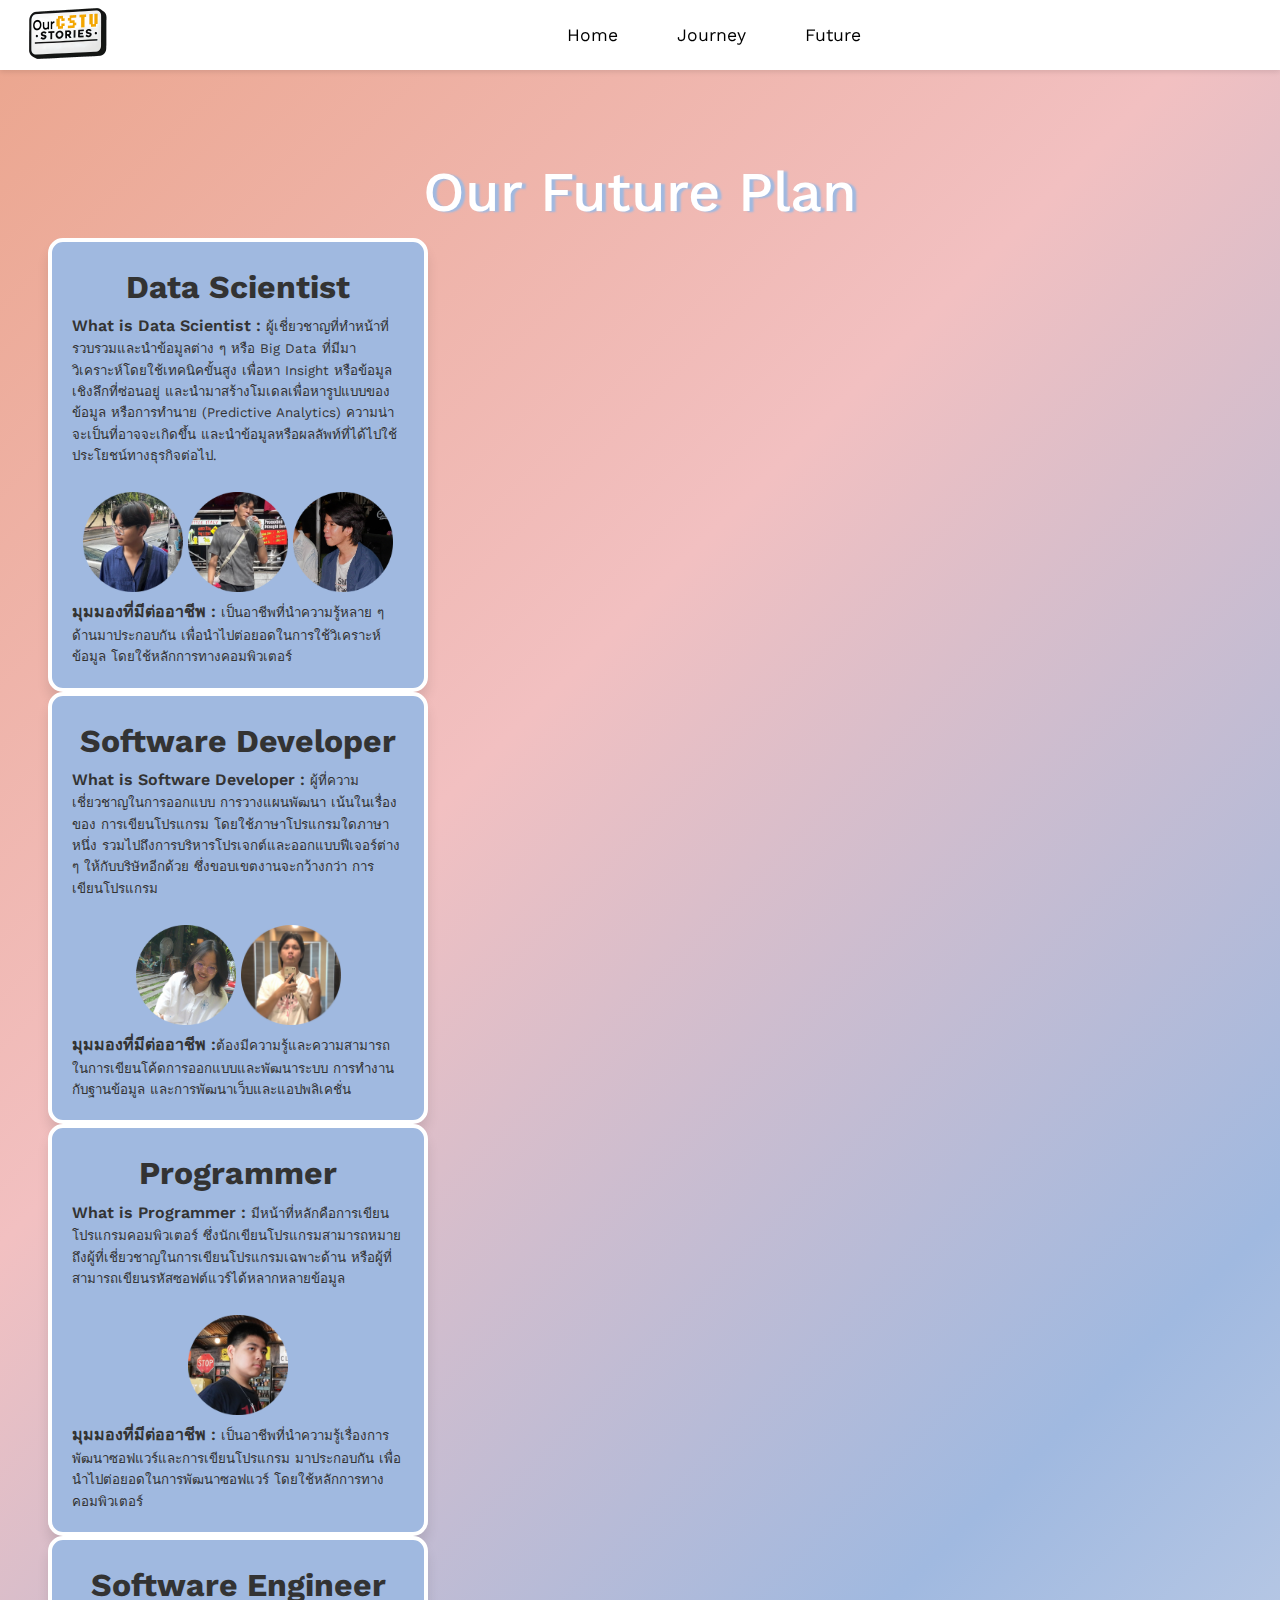
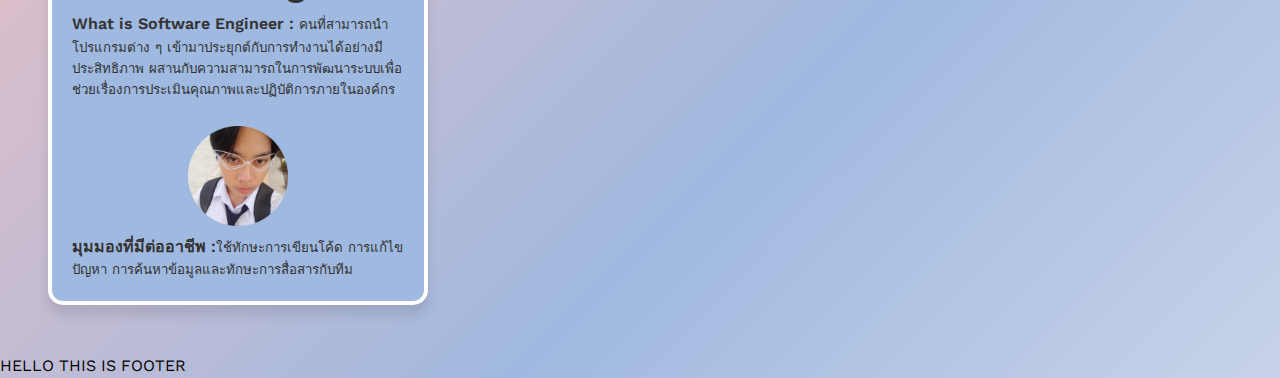
==== future.html @ 9371cfc3 "Merge a same card together in future.html" ====
<!DOCTYPE html>
<html lang="en">

<head>
    <meta charset="UTF-8">
    <meta name="viewport" content="width=device-width, initial-scale=1.0">
    <title>Our CSTU Stories</title>
    <link rel="stylesheet" href="./future.css">
    <link rel="icon" href="./recources/CSTUStory.png" type="image/png">
</head>

<body class="other-page">
    <header class="nav">
        <img src="./recources/CSTUStory.png " alt="CSTUStory logo" class="logo">
        <button class="hamburger" aria-label="Toggle navigation">
            <span></span>
            <span></span>
            <span></span>
        </button>
        <nav class="menu">
            <ul>
                <li><a href="index.html">Home</a></li>
                <li><a href="journey.html">Journey</a></li>
                <li><a href="future.html">Future</a></li>
            </ul>
        </nav>
    </header>

    <main>
        <div class="title">
            <p>Our Future Plan</p>
        </div>

        <div class="container1">

            <div class="card">
                <div class="cardtext">
                    <h1 class="cardTT">Data Scientist</h1>
                    <p class="text"><span class="highlight">What is Data Scientist :</span>
                        ผู้เชี่ยวชาญที่ทำหน้าที่รวบรวมและนำข้อมูลต่าง ๆ หรือ Big Data
                        ที่มีมาวิเคราะห์โดยใช้เทคนิคขั้นสูง
                        เพื่อหา Insight หรือข้อมูลเชิงลึกที่ซ่อนอยู่ และนำมาสร้างโมเดลเพื่อหารูปแบบของข้อมูล
                        หรือการทำนาย (Predictive Analytics) ความน่าจะเป็นที่อาจจะเกิดขึ้น
                        และนำข้อมูลหรือผลลัพท์ที่ได้ไปใช้ประโยชน์ทางธุรกิจต่อไป.</p>
                    <br>
                    <div class="circlePic">
                        <img src="recources/shai_pic-circle.png" width="100" class="img">
			            <img src="recources/save_pic-circle.png" width="100" class="img">
			            <img src="recources/chin_pic-circle.png" width="100" class="img">


                    </div>
                    <p class="text"><span class="highlight">มุมมองที่มีต่ออาชีพ :</span> เป็นอาชีพที่นำความรู้หลาย ๆ
                        ด้านมาประกอบกัน
                        เพื่อนำไปต่อยอดในการใช้วิเคราะห์ข้อมูล โดยใช้หลักการทางคอมพิวเตอร์</p>


                </div>

            </div>


                            
            <div class="card">
                <div class="cardtext">
                    <h1 class="cardTT">Software Developer</h1>
                    <p class="text"><span class="highlight">What is Software Developer :</span>
                        ผู้ที่ความเชี่ยวชาญในการออกแบบ การวางแผนพัฒนา เน้นในเรื่องของ การเขียนโปรแกรม
                        โดยใช้ภาษาโปรแกรมใดภาษาหนึ่ง
                        รวมไปถึงการบริหารโปรเจกต์และออกแบบฟีเจอร์ต่าง ๆ ให้กับบริษัทอีกด้วย ซึ่งขอบเขตงานจะกว้างกว่า
                        การเขียนโปรแกรม</p>
                    <br>
                    <div class="circlePic">
                        <img src="recources/mint_pic-circle.png" width="100" class="img">
			            <img src="recources/geb_pic-circle.png" width="100" class="img">

                    </div>
                    <p class="text"><span class="highlight">มุมมองที่มีต่ออาชีพ
                            :</span>ต้องมีความรู้และความสามารถในการเขียนโค้ดการออกแบบและพัฒนาระบบ การทำงาน
                        กับฐานข้อมูล และการพัฒนาเว็บและแอปพลิเคชั่น</p>


                </div>
            </div>

        </div>
        <div class="container2">

            <div class="card">
                <div class="cardtext">
                    <h1 class="cardTT">Programmer</h1>
                    <p class="text"><span class="highlight">What is Programmer :</span>
                        มีหน้าที่หลักคือการเขียนโปรแกรมคอมพิวเตอร์
                        ซึ่งนักเขียนโปรแกรมสามารถหมายถึงผู้ที่เชี่ยวชาญในการเขียนโปรแกรมเฉพาะด้าน
                        หรือผู้ที่สามารถเขียนรหัสซอฟต์แวร์ได้หลากหลายข้อมูล</p>
                    <br>
                    <div class="circlePic">
                        <img src="recources/nick_pic-circle.png" width="100" class="img">

                    </div>
                    <p class="text"><span class="highlight">มุมมองที่มีต่ออาชีพ :</span>
                        เป็นอาชีพที่นำความรู้เรื่องการพัฒนาซอฟแวร์และการเขียนโปรแกรม มาประกอบกัน
                        เพื่อนำไปต่อยอดในการพัฒนาซอฟแวร์ โดยใช้หลักการทางคอมพิวเตอร์</p>


                </div>

            </div>

            <div class="card">
                <div class="cardtext">
                    <h1 class="cardTT">Software Engineer</h1>
                    <p class="text"><span class="highlight">What is Software Engineer :</span> คนที่สามารถนำโปรแกรมต่าง
                        ๆ เข้ามาประยุกต์กับการทำงานได้อย่างมีประสิทธิภาพ
                        ผสานกับความสามารถในการพัฒนาระบบเพื่อช่วยเรื่องการประเมินคุณภาพและปฏิบัติการภายในองค์กร</p>
                    <br>
                    <div class="circlePic">
                        <img src="recources/chain_pic-circle.png" width="100" class="img">
                    </div>
                    
                    <p class="text"><span class="highlight">มุมมองที่มีต่ออาชีพ :</span>ใช้ทักษะการเขียนโค้ด
                        การแก้ไขปัญหา การค้นหาข้อมูลและทักษะการสื่อสารกับทีม</p>


                </div>
            </div>
        </div>
    </main>

    <footer>
        <p>HELLO THIS IS FOOTER</p>
    </footer>

    <script src="./script.js"></script>
</body>


</html>
---- future.css ----
@import url('https://fonts.googleapis.com/css2?family=Mali:ital,wght@0,200;0,300;0,400;0,500;0,600;0,700;1,200;1,300;1,400;1,500;1,600;1,700&family=Work+Sans:ital,wght@0,100..900;1,100..900&display=swap');

/* General Reset */
* {
    margin: 0;
    padding: 0;
    box-sizing: border-box;
}

/* Mobile First Styles */
body {
    font-family: "Work Sans", sans-serif;
    line-height: 1.6;
    background: linear-gradient(135deg, 
    #eba58d, 
    #f2c0c1, 
    #a0b9e0, 
    #e0e2ed, 
    #d6cae4, 
    #f2e0ed, 
    #f8c9cf, 
    #fef2c9
  );
  background-size: 400% 400%;
  animation: gradientAnimation 10s ease infinite;
  height: 100vh;

}

@keyframes gradientAnimation {
    0% {
        background-position: 0% 50%;
    }
    50% {
        background-position: 100% 50%;
    }
    100% {
        background-position: 0% 50%;
    }
}

.nav {
    display: flex;
    align-items: center;
    justify-content: space-between;
    background-color: white;
    padding: 1em;
    position: sticky;
    top: 0;
    z-index: 1000;
    box-shadow: 0 2px 5px rgba(0, 0, 0, 0.1);
    height: 70px;
    gap: 3em;

}

.logo {
    width: 100px;
}

.hamburger {
    display: flex;
    flex-direction: column;
    justify-content: space-around;
    width: 30px;
    height: 25px;
    background: none;
    border: none;
    cursor: pointer;
    z-index: 1100;
    position: relative;
    transition: transform 0.3s ease;
}

.hamburger span {
    display: block;
    width: 100%;
    height: 3px;
    background-color: black;
    border-radius: 5px;
    transition: all 0.3s ease-in-out;
}

.hamburger.active span:nth-child(1) {
    transform: translateY(8px) rotate(45deg);
}

.hamburger.active span:nth-child(2) {
    opacity: 0;
}

.hamburger.active span:nth-child(3) {
    transform: translateY(-8px) rotate(-45deg);
}

.menu {
    display: none;
    flex-direction: column;
    align-items: center;
    background-color: white;
    position: absolute;
    top: 60px;
    left: 0;
    width: 100%;
    box-shadow: 0 5px 10px rgba(0, 0, 0, 0.1);

}

.menu ul {
    list-style: none;
    display: flex;
    flex-direction: column;
    gap: 0.5em;
    padding: 1em;
    width: 100%;
    align-items: center;
}

.menu ul li a {
    text-decoration: none;
    color: black;
    font-size: 1.2em;
    padding: 0.5em 1em;
    border-radius: 5px;
    transition: background-color 0.3s, color 0.3s;
}

.menu ul li a:hover {
    background-color: #c7c7c7;
    color: black;
}

.menu button {
    border: none;
    padding: 0.8em 1.2em;
    border-radius: 10px;
    background-color: #f0f0f0;
    cursor: pointer;
    margin-bottom: 15px;
    display: none;
}

.menu button a {
    text-decoration: none;
    color: black;
    font-weight: bold;
}

.menu button:hover {
    background-color: #e0e0e0;
}

/* Active Menu Styles */
.menu.active {
    display: flex;
}



/* Tablet Styles (min-width: 768px) */
@media (min-width: 768px) {
    .hamburger {
        display: none;
    }

    .menu {
        display: flex;
        flex-direction: row;
        justify-content: space-between;
        align-items: center;
        position: static;
        background: none;
        box-shadow: none;
    }

    .menu ul {
        flex-direction: row;
        gap: 1.5em;
        padding: 0;
    }

    .menu button {
        padding: 0.8em 1.5em;
        margin-top: 15px;
    }
/*----------------content--------------------------------------*/
    .title p{
    font-size: 38pt;
    text-align: center;
    color:#fff;
    font-weight: 500;
    text-shadow: 4px 1px 2px #a0b9e0;
    margin-top: 30px;
    }

}

/* Desktop Styles (min-width: 1024px) */
@media (min-width: 1024px) {


    .menu ul {
        justify-content: center;
        flex: 1;
    }

    .menu ul li a {
        font-size: 1.1em;
    }

    .menu button {
        padding: 0.8em 1.5em;
        margin-top: 15px;
    }

    main {
        padding: 3em;
    }

    footer {
        font-size: 1em;
    }


    .title p{
        font-size: 42pt;
        text-align: center;
        color:#fff;
        font-weight: 500;
        text-shadow: 4px 1px 2px #a0b9e0;
        
        }
}

/*----------------Phone_size_content--------------------------------------*/

.card {
    width: 380px;
    flex-shrink: 0;
    display: flex;
    justify-content: center;
    align-items: center;
    text-align: center;
    padding: 20px;
    box-sizing: border-box;
    background-color: #a0b9e0;
    border-radius: 15px;
    border:solid 4px #fff;
    box-shadow: 0 10px 12px rgba(0, 0, 0, 0.1);
    color: #333;
}

.cardT{
    margin-bottom: 10px;
    margin-top: 0px;
}
.text{
    font-size: 10pt;
    text-align: left;
}

.highlight{
    font-weight:600;
    font-size: 12pt;
}

.container{
    display: flex;
    
}
@media(max-width: 768px){
    
    .title p{
        font-size: 32pt;
        text-align: center;
        color:#fff;
        font-weight: 500;
        text-shadow: 4px 1px 2px #a0b9e0;
        margin-top:40px;
        
        }
}
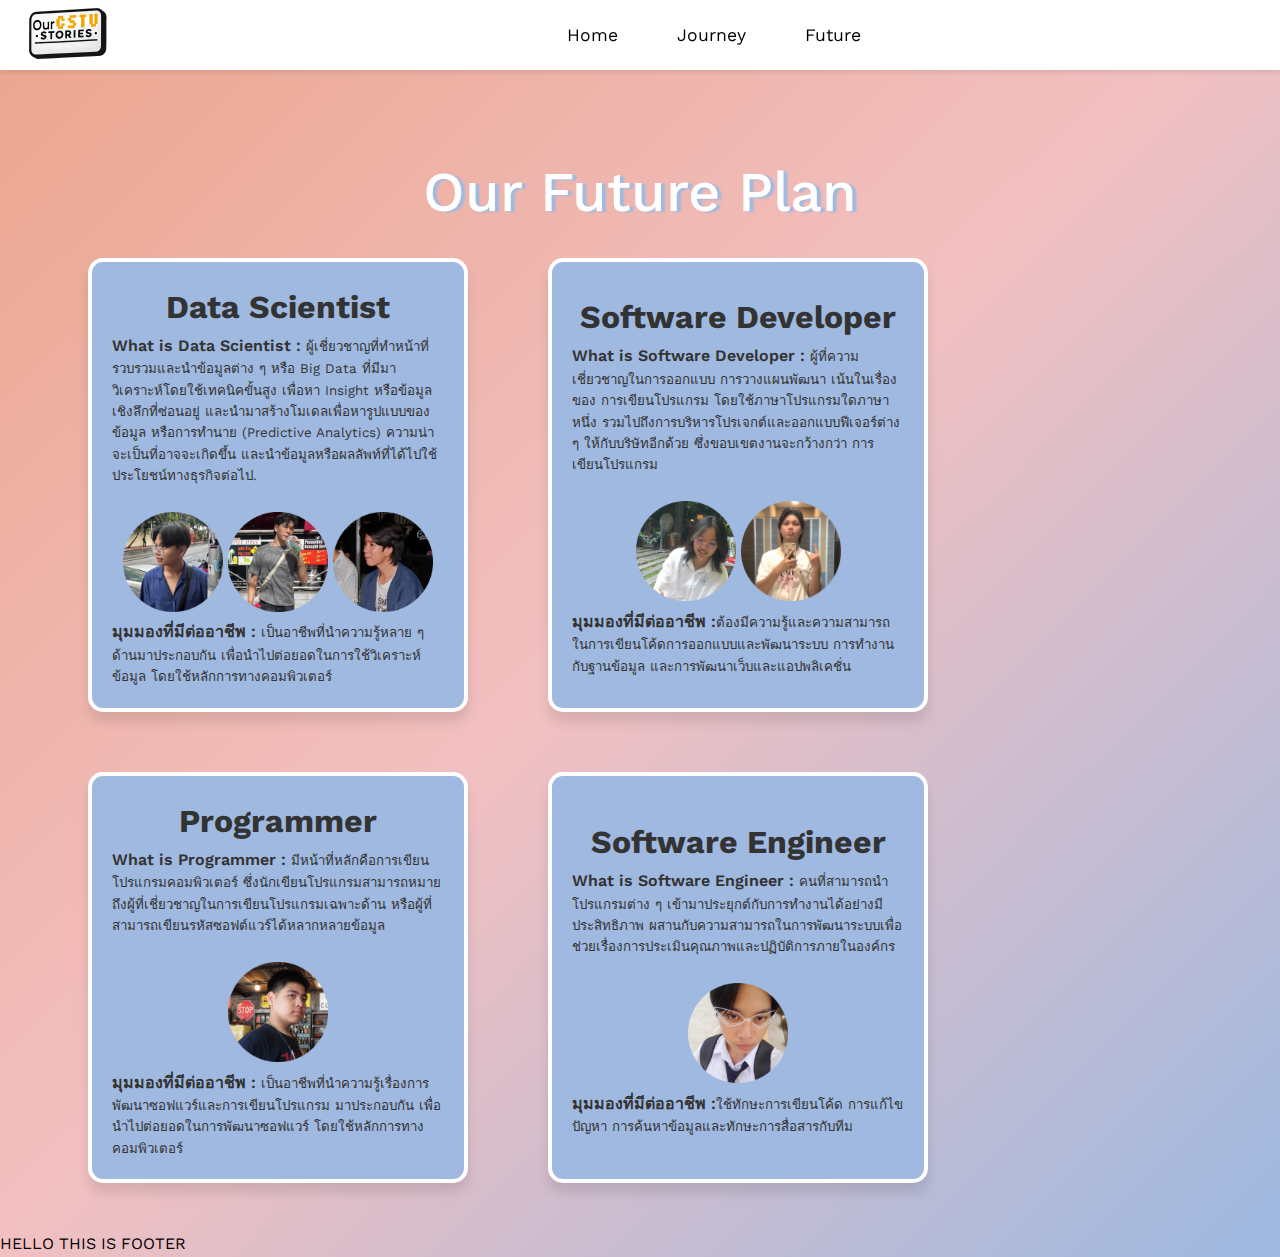
==== commit 07b269be: "add div tag in future.html and make responsive in future.css" ====
--- a/future.html
+++ b/future.html
@@ -30,100 +30,98 @@
         <div class="title">
             <p>Our Future Plan</p>
         </div>
+        <div class="Bigcontainer">
 
-        <div class="container1">
+            <div class="container1">
 
-            <div class="card">
-                <div class="cardtext">
-                    <h1 class="cardTT">Data Scientist</h1>
-                    <p class="text"><span class="highlight">What is Data Scientist :</span>
+                <div class="card">
+                    <div class="cardtext">
+                        <h1 class="cardTT">Data Scientist</h1>
+                        <p class="text"><span class="highlight">What is Data Scientist :</span>
                         ผู้เชี่ยวชาญที่ทำหน้าที่รวบรวมและนำข้อมูลต่าง ๆ หรือ Big Data
                         ที่มีมาวิเคราะห์โดยใช้เทคนิคขั้นสูง
                         เพื่อหา Insight หรือข้อมูลเชิงลึกที่ซ่อนอยู่ และนำมาสร้างโมเดลเพื่อหารูปแบบของข้อมูล
                         หรือการทำนาย (Predictive Analytics) ความน่าจะเป็นที่อาจจะเกิดขึ้น
                         และนำข้อมูลหรือผลลัพท์ที่ได้ไปใช้ประโยชน์ทางธุรกิจต่อไป.</p>
-                    <br>
-                    <div class="circlePic">
-                        <img src="recources/shai_pic-circle.png" width="100" class="img">
-			            <img src="recources/save_pic-circle.png" width="100" class="img">
-			            <img src="recources/chin_pic-circle.png" width="100" class="img">
+                        <br>
+
+                        <div class="circlePic">
+                            <img src="recources/shai_pic-circle.png" width="100" class="img">
+			                <img src="recources/save_pic-circle.png" width="100" class="img">
+			                <img src="recources/chin_pic-circle.png" width="100" class="img">
+                        </div>
+
+                        <p class="text"><span class="highlight">มุมมองที่มีต่ออาชีพ :</span> เป็นอาชีพที่นำความรู้หลาย ๆ
+                        ด้านมาประกอบกัน
+                        เพื่อนำไปต่อยอดในการใช้วิเคราะห์ข้อมูล โดยใช้หลักการทางคอมพิวเตอร์</p>
+                    </div>
+
+                </div>
 
 
+                            
+                <div class="card">
+                    <div class="cardtext">
+                        <h1 class="cardTT">Software Developer</h1>
+                        <p class="text"><span class="highlight">What is Software Developer :</span>
+                        ผู้ที่ความเชี่ยวชาญในการออกแบบ การวางแผนพัฒนา เน้นในเรื่องของ การเขียนโปรแกรม
+                        โดยใช้ภาษาโปรแกรมใดภาษาหนึ่ง
+                        รวมไปถึงการบริหารโปรเจกต์และออกแบบฟีเจอร์ต่าง ๆ ให้กับบริษัทอีกด้วย ซึ่งขอบเขตงานจะกว้างกว่า
+                        การเขียนโปรแกรม</p>
+                        <br>
+
+                        <div class="circlePic">
+                            <img src="recources/mint_pic-circle.png" width="100" class="img">
+			                <img src="recources/geb_pic-circle.png" width="100" class="img">
+                        </div>
+
+                        <p class="text"><span class="highlight">มุมมองที่มีต่ออาชีพ
+                        :</span>ต้องมีความรู้และความสามารถในการเขียนโค้ดการออกแบบและพัฒนาระบบ การทำงาน
+                        กับฐานข้อมูล และการพัฒนาเว็บและแอปพลิเคชั่น</p>
                     </div>
-                    <p class="text"><span class="highlight">มุมมองที่มีต่ออาชีพ :</span> เป็นอาชีพที่นำความรู้หลาย ๆ
-                        ด้านมาประกอบกัน
-                        เพื่อนำไปต่อยอดในการใช้วิเคราะห์ข้อมูล โดยใช้หลักการทางคอมพิวเตอร์</p>
-
-
                 </div>
 
             </div>
 
+            <div class="container2">
 
-                            
-            <div class="card">
-                <div class="cardtext">
-                    <h1 class="cardTT">Software Developer</h1>
-                    <p class="text"><span class="highlight">What is Software Developer :</span>
-                        ผู้ที่ความเชี่ยวชาญในการออกแบบ การวางแผนพัฒนา เน้นในเรื่องของ การเขียนโปรแกรม
-                        โดยใช้ภาษาโปรแกรมใดภาษาหนึ่ง
-                        รวมไปถึงการบริหารโปรเจกต์และออกแบบฟีเจอร์ต่าง ๆ ให้กับบริษัทอีกด้วย ซึ่งขอบเขตงานจะกว้างกว่า
-                        การเขียนโปรแกรม</p>
-                    <br>
-                    <div class="circlePic">
-                        <img src="recources/mint_pic-circle.png" width="100" class="img">
-			            <img src="recources/geb_pic-circle.png" width="100" class="img">
+                <div class="card">
+                    <div class="cardtext">
+                        <h1 class="cardTT">Programmer</h1>
+                        <p class="text"><span class="highlight">What is Programmer :</span>
+                        มีหน้าที่หลักคือการเขียนโปรแกรมคอมพิวเตอร์
+                        ซึ่งนักเขียนโปรแกรมสามารถหมายถึงผู้ที่เชี่ยวชาญในการเขียนโปรแกรมเฉพาะด้าน
+                        หรือผู้ที่สามารถเขียนรหัสซอฟต์แวร์ได้หลากหลายข้อมูล</p>
+                        <br>
 
+                        <div class="circlePic">
+                            <img src="recources/nick_pic-circle.png" width="100" class="img">
+                        </div>
+
+                        <p class="text"><span class="highlight">มุมมองที่มีต่ออาชีพ :</span>
+                        เป็นอาชีพที่นำความรู้เรื่องการพัฒนาซอฟแวร์และการเขียนโปรแกรม มาประกอบกัน
+                        เพื่อนำไปต่อยอดในการพัฒนาซอฟแวร์ โดยใช้หลักการทางคอมพิวเตอร์</p>
                     </div>
-                    <p class="text"><span class="highlight">มุมมองที่มีต่ออาชีพ
-                            :</span>ต้องมีความรู้และความสามารถในการเขียนโค้ดการออกแบบและพัฒนาระบบ การทำงาน
-                        กับฐานข้อมูล และการพัฒนาเว็บและแอปพลิเคชั่น</p>
+                </div>
 
+                <div class="card">
+                    <div class="cardtext">
+                        <h1 class="cardTT">Software Engineer</h1>
+                        <p class="text"><span class="highlight">What is Software Engineer :</span> คนที่สามารถนำโปรแกรมต่าง
+                        ๆ เข้ามาประยุกต์กับการทำงานได้อย่างมีประสิทธิภาพ
+                        ผสานกับความสามารถในการพัฒนาระบบเพื่อช่วยเรื่องการประเมินคุณภาพและปฏิบัติการภายในองค์กร</p>
+                        <br>
 
+                        <div class="circlePic">
+                            <img src="recources/chain_pic-circle.png" width="100" class="img">
+                        </div>
+
+                        <p class="text"><span class="highlight">มุมมองที่มีต่ออาชีพ :</span>ใช้ทักษะการเขียนโค้ด
+                        การแก้ไขปัญหา การค้นหาข้อมูลและทักษะการสื่อสารกับทีม</p>
+                    </div>
                 </div>
             </div>
 
-        </div>
-        <div class="container2">
-
-            <div class="card">
-                <div class="cardtext">
-                    <h1 class="cardTT">Programmer</h1>
-                    <p class="text"><span class="highlight">What is Programmer :</span>
-                        มีหน้าที่หลักคือการเขียนโปรแกรมคอมพิวเตอร์
-                        ซึ่งนักเขียนโปรแกรมสามารถหมายถึงผู้ที่เชี่ยวชาญในการเขียนโปรแกรมเฉพาะด้าน
-                        หรือผู้ที่สามารถเขียนรหัสซอฟต์แวร์ได้หลากหลายข้อมูล</p>
-                    <br>
-                    <div class="circlePic">
-                        <img src="recources/nick_pic-circle.png" width="100" class="img">
-
-                    </div>
-                    <p class="text"><span class="highlight">มุมมองที่มีต่ออาชีพ :</span>
-                        เป็นอาชีพที่นำความรู้เรื่องการพัฒนาซอฟแวร์และการเขียนโปรแกรม มาประกอบกัน
-                        เพื่อนำไปต่อยอดในการพัฒนาซอฟแวร์ โดยใช้หลักการทางคอมพิวเตอร์</p>
-
-
-                </div>
-
-            </div>
-
-            <div class="card">
-                <div class="cardtext">
-                    <h1 class="cardTT">Software Engineer</h1>
-                    <p class="text"><span class="highlight">What is Software Engineer :</span> คนที่สามารถนำโปรแกรมต่าง
-                        ๆ เข้ามาประยุกต์กับการทำงานได้อย่างมีประสิทธิภาพ
-                        ผสานกับความสามารถในการพัฒนาระบบเพื่อช่วยเรื่องการประเมินคุณภาพและปฏิบัติการภายในองค์กร</p>
-                    <br>
-                    <div class="circlePic">
-                        <img src="recources/chain_pic-circle.png" width="100" class="img">
-                    </div>
-                    
-                    <p class="text"><span class="highlight">มุมมองที่มีต่ออาชีพ :</span>ใช้ทักษะการเขียนโค้ด
-                        การแก้ไขปัญหา การค้นหาข้อมูลและทักษะการสื่อสารกับทีม</p>
-
-
-                </div>
-            </div>
         </div>
     </main>
 
--- a/future.css
+++ b/future.css
@@ -248,6 +248,9 @@
     border:solid 4px #fff;
     box-shadow: 0 10px 12px rgba(0, 0, 0, 0.1);
     color: #333;
+    margin-left: 40px;
+    margin-right: 40px;
+    margin-top: 20px;
 }
 
 .cardT{
@@ -264,10 +267,20 @@
     font-size: 12pt;
 }
 
-.container{
-    display: flex;
-    
-}
+.Bigcontainer{
+    margin-left: auto;
+    margin-right: auto;
+}
+.container1{
+    display: flex;
+    padding-bottom: 40px;
+}
+
+.container2{
+    display: flex;
+    
+}
+
 @media(max-width: 768px){
     
     .title p{
@@ -279,10 +292,70 @@
         margin-top:40px;
         
         }
-}
-
-
-
-
-
-
+
+    .container1{
+        display: block;
+    }    
+
+    .container2{
+        display: block;
+    }
+}
+
+@media(max-width: 368px){
+    .title p{
+        font-size: 28pt;
+        text-align: center;
+        color:#fff;
+        font-weight: 500;
+        text-shadow: 4px 1px 2px #a0b9e0;
+        margin-top:40px;
+        
+    }
+
+    .cardTT{
+        font-size: 12pt;
+    }
+    .card {
+        width: 300px;
+        flex-shrink: 0;
+        display: flex;
+        justify-content: center;
+        align-items: center;
+        text-align: center;
+        padding: 10px;
+        box-sizing: border-box;
+        background-color: #a0b9e0;
+        border-radius: 15px;
+        border:solid 4px #fff;
+        box-shadow: 0 10px 12px rgba(0, 0, 0, 0.1);
+        color: #333;
+        margin-top: 20px;
+    }
+    
+    .cardT{
+        margin-bottom: 0px;
+        margin-top: 0px;
+    }
+    .text{
+        font-size: 8pt;
+        text-align: left;
+    }
+    
+    .highlight{
+        font-weight:600;
+        font-size: 9pt;
+    }
+    
+   
+
+    .img{
+        width:75px
+    }
+}
+
+
+
+
+
+
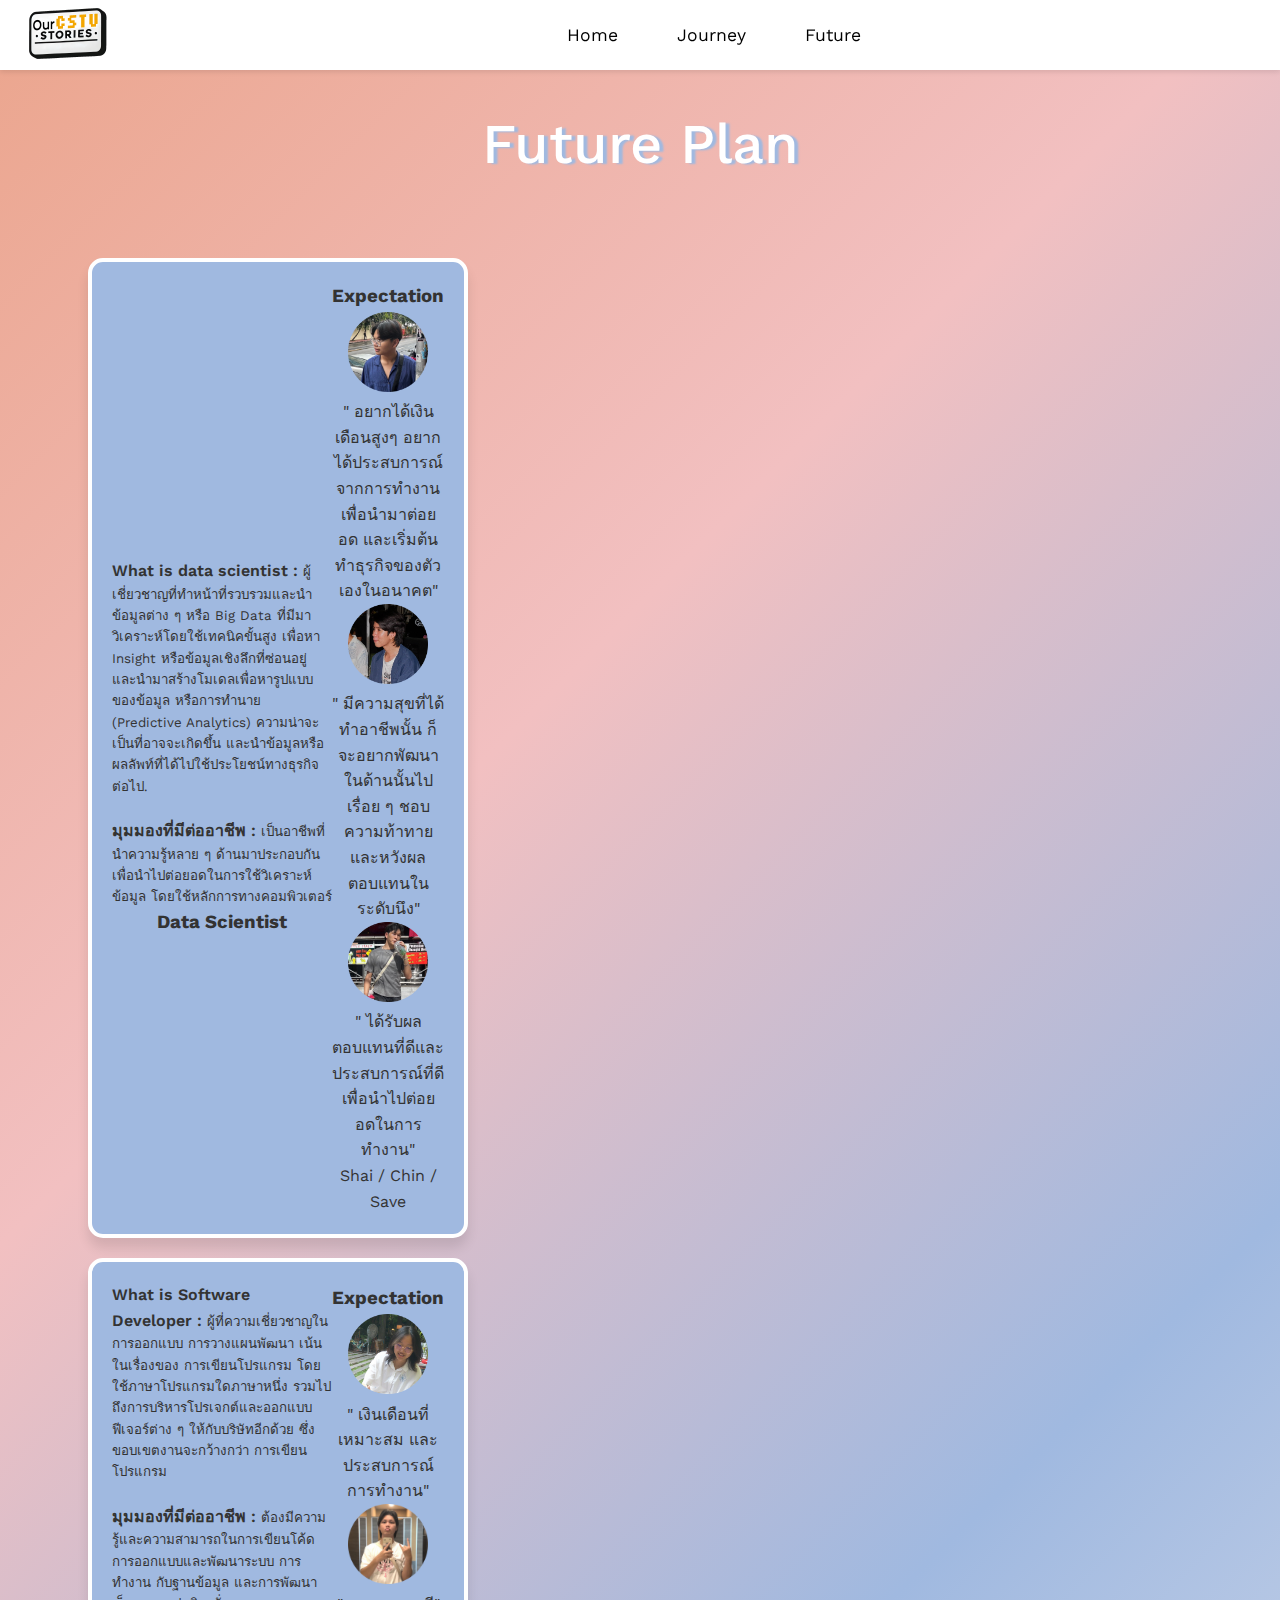
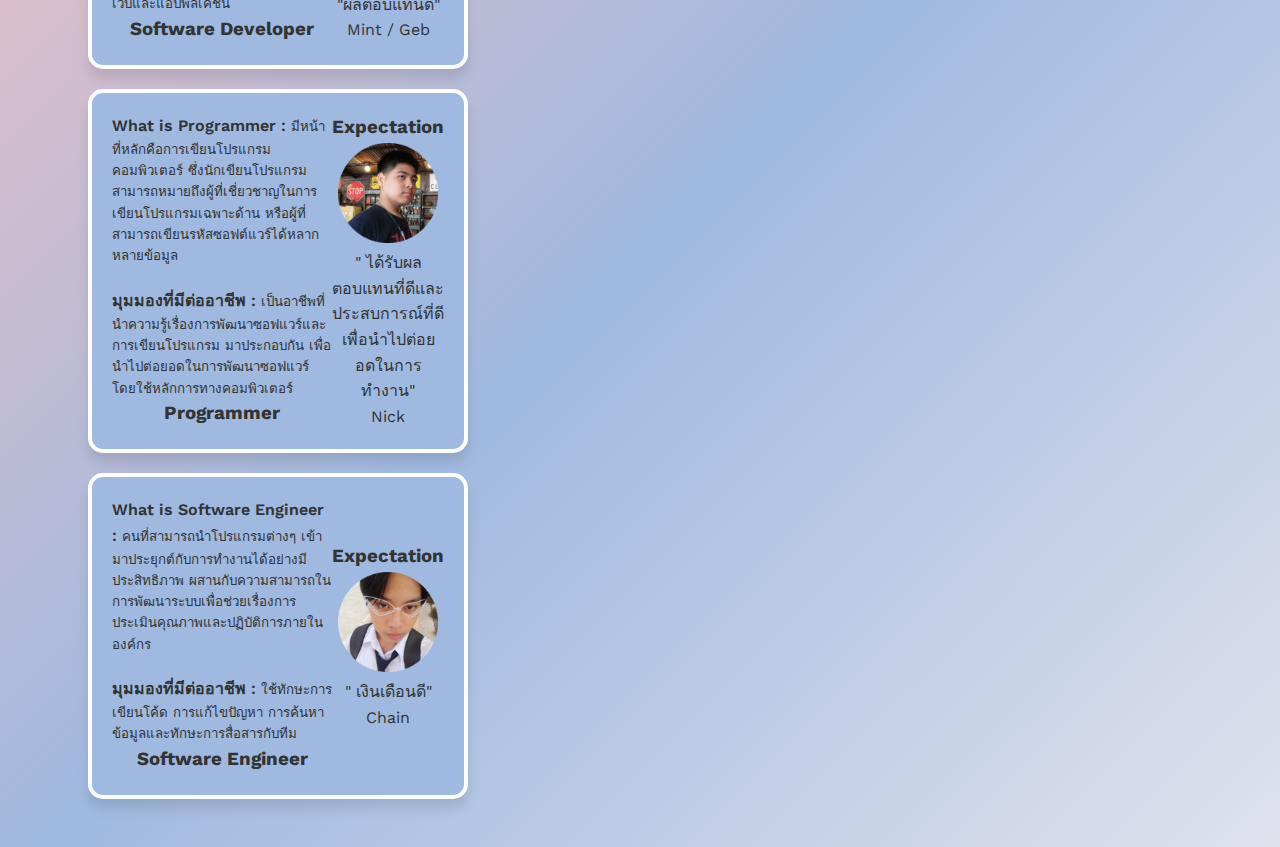
==== commit a2858f02: "add Expectation and make a flip card" ====
--- a/future.html
+++ b/future.html
@@ -3,6 +3,7 @@
 
 <head>
     <meta charset="UTF-8">
+    <meta http-equiv="X-UA-Compatible" content="IE=edge">
     <meta name="viewport" content="width=device-width, initial-scale=1.0">
     <title>Our CSTU Stories</title>
     <link rel="stylesheet" href="./future.css">
@@ -25,111 +26,133 @@
             </ul>
         </nav>
     </header>
-
+<div class="title"><p>Future Plan</p></div>
     <main>
-        <div class="title">
-            <p>Our Future Plan</p>
+        
+        <div class="card">
+            <div class="face front" id="DS">
+                <p class="text"><span class="highlight">What is data scientist :</span>
+                    ผู้เชี่ยวชาญที่ทำหน้าที่รวบรวมและนำข้อมูลต่าง ๆ หรือ Big Data
+                    ที่มีมาวิเคราะห์โดยใช้เทคนิคขั้นสูง
+                    เพื่อหา Insight หรือข้อมูลเชิงลึกที่ซ่อนอยู่ และนำมาสร้างโมเดลเพื่อหารูปแบบของข้อมูล
+                    หรือการทำนาย (Predictive Analytics) ความน่าจะเป็นที่อาจจะเกิดขึ้น
+                    และนำข้อมูลหรือผลลัพท์ที่ได้ไปใช้ประโยชน์ทางธุรกิจต่อไป.<br><br>
+            
+                    <span class="highlight">มุมมองที่มีต่ออาชีพ :</span> เป็นอาชีพที่นำความรู้หลาย ๆ
+                    ด้านมาประกอบกันเพื่อนำไปต่อยอดในการใช้วิเคราะห์ข้อมูล โดยใช้หลักการทางคอมพิวเตอร์</p>
+                            
+                <h3>Data Scientist</h3>
+            </div>
+                    
+            <div class="face back" id="BDS">
+                <h3>Expectation</h3>
+                    <div class="person">
+                        <img src="recources\shai_pic-circle.png" width=80px>
+                        <p>" อยากได้เงินเดือนสูงๆ อยากได้ประสบการณ์จากการทำงาน เพื่อนำมาต่อยอด และเริ่มต้นทำธุรกิจของตัวเองในอนาคต"</p>
+                    </div>
+                        
+                    <div class="person">
+                        <img src="recources\chin_pic-circle.png" width=80px>
+                        <p >" มีความสุขที่ได้ทำอาชีพนั้น ก็จะอยากพัฒนาในด้านนั้นไปเรื่อย ๆ
+                        ชอบความท้าทาย และหวังผลตอบแทนในระดับนึง"</p>
+                    </div>
+            
+                    <div class="person">
+                        <img src="recources\save_pic-circle.png" width=80px>
+                        <p class="space">" ได้รับผลตอบแทนที่ดีและประสบการณ์ที่ดีเพื่อนำไปต่อยอดในการทำงาน"</p>
+                    </div>
+                        
+                    <div class="nametag">
+                        <p>Shai / Chin / Save</p>
+                    </div>
+            </div>
         </div>
-        <div class="Bigcontainer">
-
-            <div class="container1">
-
-                <div class="card">
-                    <div class="cardtext">
-                        <h1 class="cardTT">Data Scientist</h1>
-                        <p class="text"><span class="highlight">What is Data Scientist :</span>
-                        ผู้เชี่ยวชาญที่ทำหน้าที่รวบรวมและนำข้อมูลต่าง ๆ หรือ Big Data
-                        ที่มีมาวิเคราะห์โดยใช้เทคนิคขั้นสูง
-                        เพื่อหา Insight หรือข้อมูลเชิงลึกที่ซ่อนอยู่ และนำมาสร้างโมเดลเพื่อหารูปแบบของข้อมูล
-                        หรือการทำนาย (Predictive Analytics) ความน่าจะเป็นที่อาจจะเกิดขึ้น
-                        และนำข้อมูลหรือผลลัพท์ที่ได้ไปใช้ประโยชน์ทางธุรกิจต่อไป.</p>
-                        <br>
-
-                        <div class="circlePic">
-                            <img src="recources/shai_pic-circle.png" width="100" class="img">
-			                <img src="recources/save_pic-circle.png" width="100" class="img">
-			                <img src="recources/chin_pic-circle.png" width="100" class="img">
-                        </div>
-
-                        <p class="text"><span class="highlight">มุมมองที่มีต่ออาชีพ :</span> เป็นอาชีพที่นำความรู้หลาย ๆ
-                        ด้านมาประกอบกัน
-                        เพื่อนำไปต่อยอดในการใช้วิเคราะห์ข้อมูล โดยใช้หลักการทางคอมพิวเตอร์</p>
-                    </div>
-
-                </div>
-
-
+            
+        <div class="card">
+            <div class="face front" id="SD">
+                <p class="text"><span class="highlight">What is Software Developer :</span>
+                    ผู้ที่ความเชี่ยวชาญในการออกแบบ การวางแผนพัฒนา เน้นในเรื่องของ การเขียนโปรแกรม
+                    โดยใช้ภาษาโปรแกรมใดภาษาหนึ่ง
+                    รวมไปถึงการบริหารโปรเจกต์และออกแบบฟีเจอร์ต่าง ๆ ให้กับบริษัทอีกด้วย ซึ่งขอบเขตงานจะกว้างกว่า
+                    การเขียนโปรแกรม<br><br>
+            
+                    <span class="highlight">มุมมองที่มีต่ออาชีพ :</span> ต้องมีความรู้และความสามารถในการเขียนโค้ดการออกแบบและพัฒนาระบบ การทำงาน
+                    กับฐานข้อมูล และการพัฒนาเว็บและแอปพลิเคชั่น</p>
                             
-                <div class="card">
-                    <div class="cardtext">
-                        <h1 class="cardTT">Software Developer</h1>
-                        <p class="text"><span class="highlight">What is Software Developer :</span>
-                        ผู้ที่ความเชี่ยวชาญในการออกแบบ การวางแผนพัฒนา เน้นในเรื่องของ การเขียนโปรแกรม
-                        โดยใช้ภาษาโปรแกรมใดภาษาหนึ่ง
-                        รวมไปถึงการบริหารโปรเจกต์และออกแบบฟีเจอร์ต่าง ๆ ให้กับบริษัทอีกด้วย ซึ่งขอบเขตงานจะกว้างกว่า
-                        การเขียนโปรแกรม</p>
-                        <br>
-
-                        <div class="circlePic">
-                            <img src="recources/mint_pic-circle.png" width="100" class="img">
-			                <img src="recources/geb_pic-circle.png" width="100" class="img">
-                        </div>
-
-                        <p class="text"><span class="highlight">มุมมองที่มีต่ออาชีพ
-                        :</span>ต้องมีความรู้และความสามารถในการเขียนโค้ดการออกแบบและพัฒนาระบบ การทำงาน
-                        กับฐานข้อมูล และการพัฒนาเว็บและแอปพลิเคชั่น</p>
-                    </div>
-                </div>
-
+                <h3>Software Developer</h3>
             </div>
 
-            <div class="container2">
-
-                <div class="card">
-                    <div class="cardtext">
-                        <h1 class="cardTT">Programmer</h1>
-                        <p class="text"><span class="highlight">What is Programmer :</span>
-                        มีหน้าที่หลักคือการเขียนโปรแกรมคอมพิวเตอร์
-                        ซึ่งนักเขียนโปรแกรมสามารถหมายถึงผู้ที่เชี่ยวชาญในการเขียนโปรแกรมเฉพาะด้าน
-                        หรือผู้ที่สามารถเขียนรหัสซอฟต์แวร์ได้หลากหลายข้อมูล</p>
-                        <br>
-
-                        <div class="circlePic">
-                            <img src="recources/nick_pic-circle.png" width="100" class="img">
-                        </div>
-
-                        <p class="text"><span class="highlight">มุมมองที่มีต่ออาชีพ :</span>
-                        เป็นอาชีพที่นำความรู้เรื่องการพัฒนาซอฟแวร์และการเขียนโปรแกรม มาประกอบกัน
-                        เพื่อนำไปต่อยอดในการพัฒนาซอฟแวร์ โดยใช้หลักการทางคอมพิวเตอร์</p>
+            <div class="face back" id="BSD">
+                <h3>Expectation</h3>
+                    <div class="person">
+                        <img src="recources\mint_pic-circle.png" width=80px>
+                        <p>" เงินเดือนที่เหมาะสม และประสบการณ์การทำงาน"</p>
                     </div>
-                </div>
-
-                <div class="card">
-                    <div class="cardtext">
-                        <h1 class="cardTT">Software Engineer</h1>
-                        <p class="text"><span class="highlight">What is Software Engineer :</span> คนที่สามารถนำโปรแกรมต่าง
-                        ๆ เข้ามาประยุกต์กับการทำงานได้อย่างมีประสิทธิภาพ
-                        ผสานกับความสามารถในการพัฒนาระบบเพื่อช่วยเรื่องการประเมินคุณภาพและปฏิบัติการภายในองค์กร</p>
-                        <br>
-
-                        <div class="circlePic">
-                            <img src="recources/chain_pic-circle.png" width="100" class="img">
-                        </div>
-
-                        <p class="text"><span class="highlight">มุมมองที่มีต่ออาชีพ :</span>ใช้ทักษะการเขียนโค้ด
-                        การแก้ไขปัญหา การค้นหาข้อมูลและทักษะการสื่อสารกับทีม</p>
+                        
+                    <div class="person">
+                        <img src="recources\geb_pic-circle.png" width=80px>
+                        <p class="space">"ผลตอบแทนดี"</p>
                     </div>
-                </div>
+                        
+                    <div class="nametag">
+                        <p>Mint / Geb</p>
+                    </div>
+            </div>
+        </div>
+                        
+        <div class="card">
+            <div class="face front" id="PGM">
+                <p class="text"><span class="highlight">What is Programmer :</span>
+                    มีหน้าที่หลักคือการเขียนโปรแกรมคอมพิวเตอร์
+                    ซึ่งนักเขียนโปรแกรมสามารถหมายถึงผู้ที่เชี่ยวชาญในการเขียนโปรแกรมเฉพาะด้าน
+                    หรือผู้ที่สามารถเขียนรหัสซอฟต์แวร์ได้หลากหลายข้อมูล<br><br>
+            
+                    <span class="highlight">มุมมองที่มีต่ออาชีพ :</span> เป็นอาชีพที่นำความรู้เรื่องการพัฒนาซอฟแวร์และการเขียนโปรแกรม มาประกอบกัน
+                    เพื่อนำไปต่อยอดในการพัฒนาซอฟแวร์ โดยใช้หลักการทางคอมพิวเตอร์</p>
+                            
+                <h3>Programmer</h3>
             </div>
 
+            <div class="face back" id="BPGM">
+                <h3>Expectation</h3>
+                    <div class="person">
+                        <img src="recources\nick_pic-circle.png" width=100px>
+                        <p class="space">" ได้รับผลตอบแทนที่ดีและประสบการณ์ที่ดีเพื่อนำไปต่อยอดในการทำงาน"</p>
+                    </div>
+                        
+                    <div class="nametag">
+                        <p>Nick</p>
+                    </div>
+            </div>
         </div>
+
+        <div class="card">
+            <div class="face front" id="SE">
+                <p class="text"><span class="highlight">What is Software Engineer :</span>
+                    คนที่สามารถนำโปรแกรมต่างๆ เข้ามาประยุกต์กับการทำงานได้อย่างมีประสิทธิภาพ
+                    ผสานกับความสามารถในการพัฒนาระบบเพื่อช่วยเรื่องการประเมินคุณภาพและปฏิบัติการภายในองค์กร<br><br>
+            
+                    <span class="highlight">มุมมองที่มีต่ออาชีพ :</span> ใช้ทักษะการเขียนโค้ด
+                    การแก้ไขปัญหา การค้นหาข้อมูลและทักษะการสื่อสารกับทีม</p>
+                            
+                <h3>Software Engineer</h3>
+            </div>
+                    
+            <div class="face back" id="BSE">
+                <h3>Expectation</h3>
+                    <div class="person">
+                        <img src="recources\chain_pic-circle.png" width=100px>
+                        <p class="space2">" เงินเดือนดี"</p>
+                    </div>
+                        
+                    <div class="nametag">
+                        <p>Chain</p>
+                    </div>
+            </div>
+        </div>
+     
     </main>
-
-    <footer>
-        <p>HELLO THIS IS FOOTER</p>
-    </footer>
-
-    <script src="./script.js"></script>
+    
 </body>
 
 
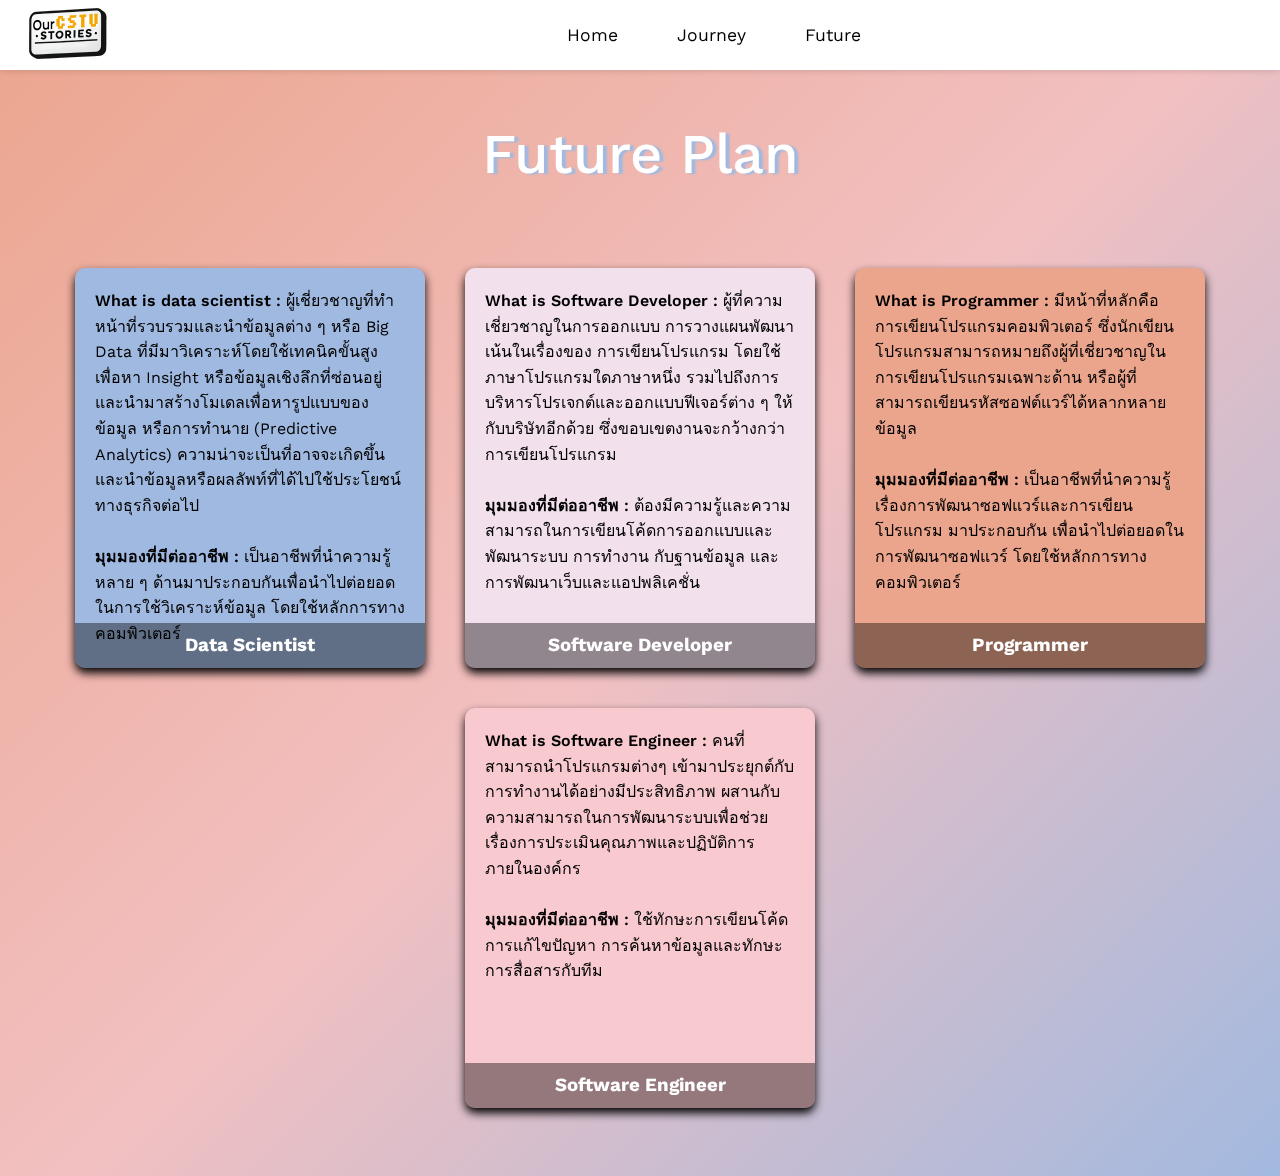
==== commit 436825ab: "finish Future web page" ====
--- a/future.html
+++ b/future.html
@@ -3,7 +3,6 @@
 
 <head>
     <meta charset="UTF-8">
-    <meta http-equiv="X-UA-Compatible" content="IE=edge">
     <meta name="viewport" content="width=device-width, initial-scale=1.0">
     <title>Our CSTU Stories</title>
     <link rel="stylesheet" href="./future.css">
@@ -28,7 +27,6 @@
     </header>
 <div class="title"><p>Future Plan</p></div>
     <main>
-        
         <div class="card">
             <div class="face front" id="DS">
                 <p class="text"><span class="highlight">What is data scientist :</span>
@@ -36,7 +34,7 @@
                     ที่มีมาวิเคราะห์โดยใช้เทคนิคขั้นสูง
                     เพื่อหา Insight หรือข้อมูลเชิงลึกที่ซ่อนอยู่ และนำมาสร้างโมเดลเพื่อหารูปแบบของข้อมูล
                     หรือการทำนาย (Predictive Analytics) ความน่าจะเป็นที่อาจจะเกิดขึ้น
-                    และนำข้อมูลหรือผลลัพท์ที่ได้ไปใช้ประโยชน์ทางธุรกิจต่อไป.<br><br>
+                    และนำข้อมูลหรือผลลัพท์ที่ได้ไปใช้ประโยชน์ทางธุรกิจต่อไป<br><br>
             
                     <span class="highlight">มุมมองที่มีต่ออาชีพ :</span> เป็นอาชีพที่นำความรู้หลาย ๆ
                     ด้านมาประกอบกันเพื่อนำไปต่อยอดในการใช้วิเคราะห์ข้อมูล โดยใช้หลักการทางคอมพิวเตอร์</p>
@@ -91,7 +89,7 @@
                         
                     <div class="person">
                         <img src="recources\geb_pic-circle.png" width=80px>
-                        <p class="space">"ผลตอบแทนดี"</p>
+                        <p class="space3">"ผลตอบแทนดี"</p>
                     </div>
                         
                     <div class="nametag">
--- a/future.css
+++ b/future.css
@@ -183,7 +183,7 @@
         padding: 0.8em 1.5em;
         margin-top: 15px;
     }
-/*----------------content--------------------------------------*/
+
     .title p{
     font-size: 38pt;
     text-align: center;
@@ -234,128 +234,190 @@
 
 /*----------------Phone_size_content--------------------------------------*/
 
-.card {
-    width: 380px;
-    flex-shrink: 0;
-    display: flex;
-    justify-content: center;
-    align-items: center;
-    text-align: center;
-    padding: 20px;
-    box-sizing: border-box;
-    background-color: #a0b9e0;
-    border-radius: 15px;
-    border:solid 4px #fff;
-    box-shadow: 0 10px 12px rgba(0, 0, 0, 0.1);
-    color: #333;
-    margin-left: 40px;
-    margin-right: 40px;
-    margin-top: 20px;
-}
-
-.cardT{
-    margin-bottom: 10px;
-    margin-top: 0px;
-}
-.text{
-    font-size: 10pt;
-    text-align: left;
-}
-
 .highlight{
     font-weight:600;
     font-size: 12pt;
 }
 
-.Bigcontainer{
-    margin-left: auto;
-    margin-right: auto;
-}
-.container1{
-    display: flex;
-    padding-bottom: 40px;
-}
-
-.container2{
-    display: flex;
-    
-}
-
-@media(max-width: 768px){
-    
+
+
+
     .title p{
-        font-size: 32pt;
+        font-size: 42pt;
         text-align: center;
         color:#fff;
         font-weight: 500;
         text-shadow: 4px 1px 2px #a0b9e0;
         margin-top:40px;
         
-        }
-
-    .container1{
-        display: block;
-    }    
-
-    .container2{
-        display: block;
-    }
-}
-
-@media(max-width: 368px){
-    .title p{
-        font-size: 28pt;
-        text-align: center;
-        color:#fff;
-        font-weight: 500;
-        text-shadow: 4px 1px 2px #a0b9e0;
-        margin-top:40px;
-        
-    }
-
-    .cardTT{
-        font-size: 12pt;
-    }
-    .card {
-        width: 300px;
-        flex-shrink: 0;
-        display: flex;
-        justify-content: center;
-        align-items: center;
-        text-align: center;
-        padding: 10px;
-        box-sizing: border-box;
-        background-color: #a0b9e0;
-        border-radius: 15px;
-        border:solid 4px #fff;
-        box-shadow: 0 10px 12px rgba(0, 0, 0, 0.1);
-        color: #333;
-        margin-top: 20px;
-    }
+    }
+
+
+
+main {
+    display: flex;
+    flex-wrap: wrap;
+    align-items: center;
+    justify-content: center;
+    min-height: 100vh;
     
-    .cardT{
-        margin-bottom: 0px;
-        margin-top: 0px;
-    }
-    .text{
-        font-size: 8pt;
-        text-align: left;
-    }
+}
+
+
+
+.card {
+    position: relative;
+    width: 350px;
+    height: 400px;
+    margin: 20px;
+}
+
+.card .face {
+    position: absolute;
+    width: 100%;
+    height: 100%;
+    backface-visibility: hidden;
+    border-radius: 10px;
+    overflow: hidden;
+    transition: .5s;
     
-    .highlight{
-        font-weight:600;
-        font-size: 9pt;
-    }
+}
+
+.card .front {
+    transform: perspective(600px) rotateY(0deg);
+    box-shadow: 0 5px 10px #000;
+}
+
+.card .front img {
+    position: absolute;
+    width: 100%;
+    height: 100%;
+    object-fit: cover;
+}
+
+.card .front h3 {
+    position: absolute;
+    bottom: 0;
+    width: 100%;
+    height: 45px;
+    line-height: 45px;
+    color: #fff;
+    background: rgba(0,0,0,.4);
+    text-align: center;
+}
+
+.card .back {
+    transform: perspective(600px) rotateY(180deg);
+    background: rgb(3, 35, 54);
+    padding: 15px;
+    color: #f3f3f3;
+    display: flex;
+    flex-direction: column;
+    justify-content: space-between;
+    text-align: center;
+    box-shadow: 0 5px 10px #000;
+}
+
+.card .back .nametag {
+    border-top: solid 1px #f3f3f3;
+    height: 50px;
+    line-height: 50px;
+}
+
+.card .back .nametag {
+    color: #f3f3f3;
+}
+
+.card .back h3 {
+    font-size: 30px;
+    margin-top: 20px;
+    letter-spacing: 2px;
+}
+
+.card .back p {
+    letter-spacing: 1px;
+} 
+
+
+
+.card:hover .front {
+    transform: perspective(600px) rotateY(180deg);
+}
+
+.card:hover .back {
+    transform: perspective(600px) rotateY(360deg);
+}
+
+.highlight{
+    font-weight: 600;
+}
+
+#DS{
+    background-color: #a0b9e0;
+}
+
+#SE{
+    background-color: #f8c9cf;
+}
+
+#SD{
+    background-color: #f2e0ed;
+}
+
+#PGM{
+    background-color: #eba58d ;
+}
+
+#BDS{
+    background-color: #5f769b;
+}
+
+#BSE{
+    background-color: #c67f88;
+}
+
+#BSD{
+    background-color: #b582a6;
+}
+
+#BPGM{
+    background-color: #b25d41 ;
+}
+
+.text{
+    margin: 20px;
+}
+
+.person{
+    display: flex;
+}
+
+.person p{
+    font-size: 8pt;
+    text-align: center;
+    margin-top: 15px;
+    margin-left: 5px;
     
-   
-
-    .img{
-        width:75px
-    }
-}
-
-
-
-
-
-
+}
+
+.space{
+    padding-top: 10px;
+}
+
+.space2 {
+    padding-top: 30px;
+    padding-left: 30px;
+
+}
+
+.space3 {
+    padding-top: 20px;
+    padding-left: 50px;
+
+}
+
+
+
+
+
+
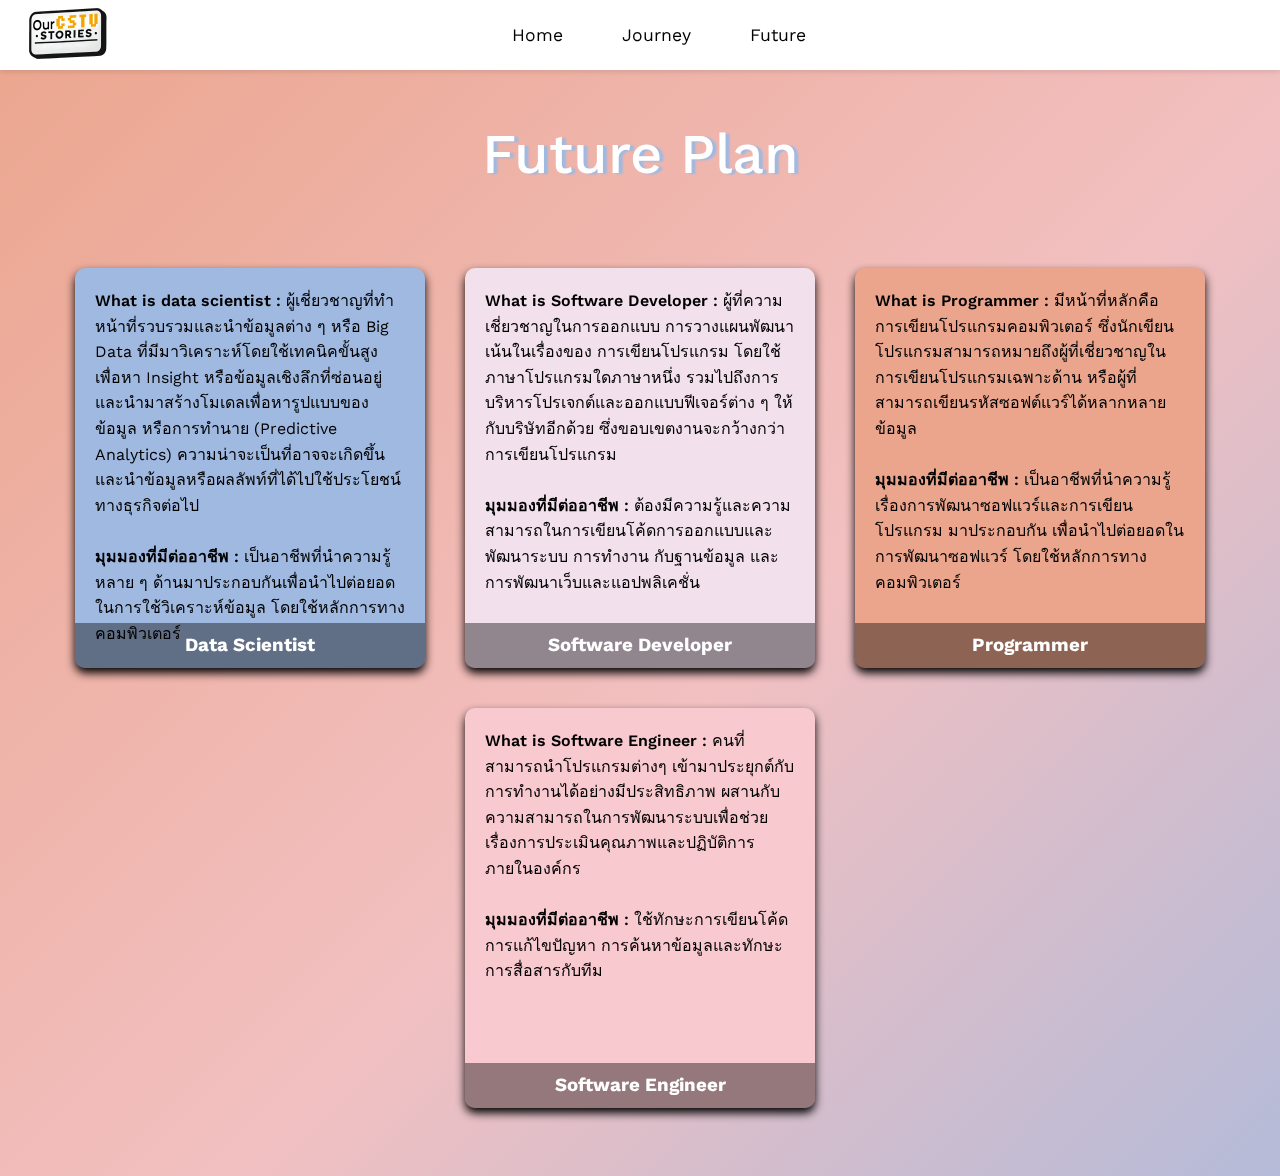
==== commit 745c392d: "journey.html/css , future.html/css | centered navbar elements by add button and take out of flow" ====
--- a/future.html
+++ b/future.html
@@ -23,9 +23,12 @@
                 <li><a href="journey.html">Journey</a></li>
                 <li><a href="future.html">Future</a></li>
             </ul>
+            <button id="guestbookButton"><a>Guestbook</a></button>
         </nav>
     </header>
-<div class="title"><p>Future Plan</p></div>
+    <div class="title">
+        <p>Future Plan</p>
+    </div>
     <main>
         <div class="card">
             <div class="face front" id="DS">
@@ -35,37 +38,39 @@
                     เพื่อหา Insight หรือข้อมูลเชิงลึกที่ซ่อนอยู่ และนำมาสร้างโมเดลเพื่อหารูปแบบของข้อมูล
                     หรือการทำนาย (Predictive Analytics) ความน่าจะเป็นที่อาจจะเกิดขึ้น
                     และนำข้อมูลหรือผลลัพท์ที่ได้ไปใช้ประโยชน์ทางธุรกิจต่อไป<br><br>
-            
+
                     <span class="highlight">มุมมองที่มีต่ออาชีพ :</span> เป็นอาชีพที่นำความรู้หลาย ๆ
-                    ด้านมาประกอบกันเพื่อนำไปต่อยอดในการใช้วิเคราะห์ข้อมูล โดยใช้หลักการทางคอมพิวเตอร์</p>
-                            
+                    ด้านมาประกอบกันเพื่อนำไปต่อยอดในการใช้วิเคราะห์ข้อมูล โดยใช้หลักการทางคอมพิวเตอร์
+                </p>
+
                 <h3>Data Scientist</h3>
             </div>
-                    
+
             <div class="face back" id="BDS">
                 <h3>Expectation</h3>
-                    <div class="person">
-                        <img src="recources\shai_pic-circle.png" width=80px>
-                        <p>" อยากได้เงินเดือนสูงๆ อยากได้ประสบการณ์จากการทำงาน เพื่อนำมาต่อยอด และเริ่มต้นทำธุรกิจของตัวเองในอนาคต"</p>
-                    </div>
-                        
-                    <div class="person">
-                        <img src="recources\chin_pic-circle.png" width=80px>
-                        <p >" มีความสุขที่ได้ทำอาชีพนั้น ก็จะอยากพัฒนาในด้านนั้นไปเรื่อย ๆ
+                <div class="person">
+                    <img src="recources\shai_pic-circle.png" width=80px>
+                    <p>" อยากได้เงินเดือนสูงๆ อยากได้ประสบการณ์จากการทำงาน เพื่อนำมาต่อยอด
+                        และเริ่มต้นทำธุรกิจของตัวเองในอนาคต"</p>
+                </div>
+
+                <div class="person">
+                    <img src="recources\chin_pic-circle.png" width=80px>
+                    <p>" มีความสุขที่ได้ทำอาชีพนั้น ก็จะอยากพัฒนาในด้านนั้นไปเรื่อย ๆ
                         ชอบความท้าทาย และหวังผลตอบแทนในระดับนึง"</p>
-                    </div>
-            
-                    <div class="person">
-                        <img src="recources\save_pic-circle.png" width=80px>
-                        <p class="space">" ได้รับผลตอบแทนที่ดีและประสบการณ์ที่ดีเพื่อนำไปต่อยอดในการทำงาน"</p>
-                    </div>
-                        
-                    <div class="nametag">
-                        <p>Shai / Chin / Save</p>
-                    </div>
+                </div>
+
+                <div class="person">
+                    <img src="recources\save_pic-circle.png" width=80px>
+                    <p class="space">" ได้รับผลตอบแทนที่ดีและประสบการณ์ที่ดีเพื่อนำไปต่อยอดในการทำงาน"</p>
+                </div>
+
+                <div class="nametag">
+                    <p>Shai / Chin / Save</p>
+                </div>
             </div>
         </div>
-            
+
         <div class="card">
             <div class="face front" id="SD">
                 <p class="text"><span class="highlight">What is Software Developer :</span>
@@ -73,54 +78,58 @@
                     โดยใช้ภาษาโปรแกรมใดภาษาหนึ่ง
                     รวมไปถึงการบริหารโปรเจกต์และออกแบบฟีเจอร์ต่าง ๆ ให้กับบริษัทอีกด้วย ซึ่งขอบเขตงานจะกว้างกว่า
                     การเขียนโปรแกรม<br><br>
-            
-                    <span class="highlight">มุมมองที่มีต่ออาชีพ :</span> ต้องมีความรู้และความสามารถในการเขียนโค้ดการออกแบบและพัฒนาระบบ การทำงาน
-                    กับฐานข้อมูล และการพัฒนาเว็บและแอปพลิเคชั่น</p>
-                            
+
+                    <span class="highlight">มุมมองที่มีต่ออาชีพ :</span>
+                    ต้องมีความรู้และความสามารถในการเขียนโค้ดการออกแบบและพัฒนาระบบ การทำงาน
+                    กับฐานข้อมูล และการพัฒนาเว็บและแอปพลิเคชั่น
+                </p>
+
                 <h3>Software Developer</h3>
             </div>
 
             <div class="face back" id="BSD">
                 <h3>Expectation</h3>
-                    <div class="person">
-                        <img src="recources\mint_pic-circle.png" width=80px>
-                        <p>" เงินเดือนที่เหมาะสม และประสบการณ์การทำงาน"</p>
-                    </div>
-                        
-                    <div class="person">
-                        <img src="recources\geb_pic-circle.png" width=80px>
-                        <p class="space3">"ผลตอบแทนดี"</p>
-                    </div>
-                        
-                    <div class="nametag">
-                        <p>Mint / Geb</p>
-                    </div>
+                <div class="person">
+                    <img src="recources\mint_pic-circle.png" width=80px>
+                    <p>" เงินเดือนที่เหมาะสม และประสบการณ์การทำงาน"</p>
+                </div>
+
+                <div class="person">
+                    <img src="recources\geb_pic-circle.png" width=80px>
+                    <p class="space3">"ผลตอบแทนดี"</p>
+                </div>
+
+                <div class="nametag">
+                    <p>Mint / Geb</p>
+                </div>
             </div>
         </div>
-                        
+
         <div class="card">
             <div class="face front" id="PGM">
                 <p class="text"><span class="highlight">What is Programmer :</span>
                     มีหน้าที่หลักคือการเขียนโปรแกรมคอมพิวเตอร์
                     ซึ่งนักเขียนโปรแกรมสามารถหมายถึงผู้ที่เชี่ยวชาญในการเขียนโปรแกรมเฉพาะด้าน
                     หรือผู้ที่สามารถเขียนรหัสซอฟต์แวร์ได้หลากหลายข้อมูล<br><br>
-            
-                    <span class="highlight">มุมมองที่มีต่ออาชีพ :</span> เป็นอาชีพที่นำความรู้เรื่องการพัฒนาซอฟแวร์และการเขียนโปรแกรม มาประกอบกัน
-                    เพื่อนำไปต่อยอดในการพัฒนาซอฟแวร์ โดยใช้หลักการทางคอมพิวเตอร์</p>
-                            
+
+                    <span class="highlight">มุมมองที่มีต่ออาชีพ :</span>
+                    เป็นอาชีพที่นำความรู้เรื่องการพัฒนาซอฟแวร์และการเขียนโปรแกรม มาประกอบกัน
+                    เพื่อนำไปต่อยอดในการพัฒนาซอฟแวร์ โดยใช้หลักการทางคอมพิวเตอร์
+                </p>
+
                 <h3>Programmer</h3>
             </div>
 
             <div class="face back" id="BPGM">
                 <h3>Expectation</h3>
-                    <div class="person">
-                        <img src="recources\nick_pic-circle.png" width=100px>
-                        <p class="space">" ได้รับผลตอบแทนที่ดีและประสบการณ์ที่ดีเพื่อนำไปต่อยอดในการทำงาน"</p>
-                    </div>
-                        
-                    <div class="nametag">
-                        <p>Nick</p>
-                    </div>
+                <div class="person">
+                    <img src="recources\nick_pic-circle.png" width=100px>
+                    <p class="space">" ได้รับผลตอบแทนที่ดีและประสบการณ์ที่ดีเพื่อนำไปต่อยอดในการทำงาน"</p>
+                </div>
+
+                <div class="nametag">
+                    <p>Nick</p>
+                </div>
             </div>
         </div>
 
@@ -129,28 +138,29 @@
                 <p class="text"><span class="highlight">What is Software Engineer :</span>
                     คนที่สามารถนำโปรแกรมต่างๆ เข้ามาประยุกต์กับการทำงานได้อย่างมีประสิทธิภาพ
                     ผสานกับความสามารถในการพัฒนาระบบเพื่อช่วยเรื่องการประเมินคุณภาพและปฏิบัติการภายในองค์กร<br><br>
-            
+
                     <span class="highlight">มุมมองที่มีต่ออาชีพ :</span> ใช้ทักษะการเขียนโค้ด
-                    การแก้ไขปัญหา การค้นหาข้อมูลและทักษะการสื่อสารกับทีม</p>
-                            
+                    การแก้ไขปัญหา การค้นหาข้อมูลและทักษะการสื่อสารกับทีม
+                </p>
+
                 <h3>Software Engineer</h3>
             </div>
-                    
+
             <div class="face back" id="BSE">
                 <h3>Expectation</h3>
-                    <div class="person">
-                        <img src="recources\chain_pic-circle.png" width=100px>
-                        <p class="space2">" เงินเดือนดี"</p>
-                    </div>
-                        
-                    <div class="nametag">
-                        <p>Chain</p>
-                    </div>
+                <div class="person">
+                    <img src="recources\chain_pic-circle.png" width=100px>
+                    <p class="space2">" เงินเดือนดี"</p>
+                </div>
+
+                <div class="nametag">
+                    <p>Chain</p>
+                </div>
             </div>
         </div>
-     
+
     </main>
-    
+    <script src="./script.js"></script>
 </body>
 
 
--- a/future.css
+++ b/future.css
@@ -11,19 +11,18 @@
 body {
     font-family: "Work Sans", sans-serif;
     line-height: 1.6;
-    background: linear-gradient(135deg, 
-    #eba58d, 
-    #f2c0c1, 
-    #a0b9e0, 
-    #e0e2ed, 
-    #d6cae4, 
-    #f2e0ed, 
-    #f8c9cf, 
-    #fef2c9
-  );
-  background-size: 400% 400%;
-  animation: gradientAnimation 10s ease infinite;
-  height: 100vh;
+    background: linear-gradient(135deg,
+            #eba58d,
+            #f2c0c1,
+            #a0b9e0,
+            #e0e2ed,
+            #d6cae4,
+            #f2e0ed,
+            #f8c9cf,
+            #fef2c9);
+    background-size: 400% 400%;
+    animation: gradientAnimation 10s ease infinite;
+    height: 100%;
 
 }
 
@@ -31,9 +30,11 @@
     0% {
         background-position: 0% 50%;
     }
+
     50% {
         background-position: 100% 50%;
     }
+
     100% {
         background-position: 0% 50%;
     }
@@ -137,7 +138,8 @@
     background-color: #f0f0f0;
     cursor: pointer;
     margin-bottom: 15px;
-    display: none;
+    position: relative;
+    right: -500px;
 }
 
 .menu button a {
@@ -184,13 +186,13 @@
         margin-top: 15px;
     }
 
-    .title p{
-    font-size: 38pt;
-    text-align: center;
-    color:#fff;
-    font-weight: 500;
-    text-shadow: 4px 1px 2px #a0b9e0;
-    margin-top: 30px;
+    .title p {
+        font-size: 38pt;
+        text-align: center;
+        color: #fff;
+        font-weight: 500;
+        text-shadow: 4px 1px 2px #a0b9e0;
+        margin-top: 30px;
     }
 
 }
@@ -222,35 +224,35 @@
     }
 
 
-    .title p{
+    .title p {
         font-size: 42pt;
         text-align: center;
-        color:#fff;
+        color: #fff;
         font-weight: 500;
         text-shadow: 4px 1px 2px #a0b9e0;
-        
-        }
+
+    }
 }
 
 /*----------------Phone_size_content--------------------------------------*/
 
-.highlight{
-    font-weight:600;
+.highlight {
+    font-weight: 600;
     font-size: 12pt;
 }
 
 
 
 
-    .title p{
-        font-size: 42pt;
-        text-align: center;
-        color:#fff;
-        font-weight: 500;
-        text-shadow: 4px 1px 2px #a0b9e0;
-        margin-top:40px;
-        
-    }
+.title p {
+    font-size: 42pt;
+    text-align: center;
+    color: #fff;
+    font-weight: 500;
+    text-shadow: 4px 1px 2px #a0b9e0;
+    margin-top: 40px;
+
+}
 
 
 
@@ -260,7 +262,7 @@
     align-items: center;
     justify-content: center;
     min-height: 100vh;
-    
+
 }
 
 
@@ -280,7 +282,7 @@
     border-radius: 10px;
     overflow: hidden;
     transition: .5s;
-    
+
 }
 
 .card .front {
@@ -302,7 +304,7 @@
     height: 45px;
     line-height: 45px;
     color: #fff;
-    background: rgba(0,0,0,.4);
+    background: rgba(0, 0, 0, .4);
     text-align: center;
 }
 
@@ -336,7 +338,7 @@
 
 .card .back p {
     letter-spacing: 1px;
-} 
+}
 
 
 
@@ -348,59 +350,59 @@
     transform: perspective(600px) rotateY(360deg);
 }
 
-.highlight{
+.highlight {
     font-weight: 600;
 }
 
-#DS{
+#DS {
     background-color: #a0b9e0;
 }
 
-#SE{
+#SE {
     background-color: #f8c9cf;
 }
 
-#SD{
+#SD {
     background-color: #f2e0ed;
 }
 
-#PGM{
-    background-color: #eba58d ;
-}
-
-#BDS{
+#PGM {
+    background-color: #eba58d;
+}
+
+#BDS {
     background-color: #5f769b;
 }
 
-#BSE{
+#BSE {
     background-color: #c67f88;
 }
 
-#BSD{
+#BSD {
     background-color: #b582a6;
 }
 
-#BPGM{
-    background-color: #b25d41 ;
-}
-
-.text{
+#BPGM {
+    background-color: #b25d41;
+}
+
+.text {
     margin: 20px;
 }
 
-.person{
-    display: flex;
-}
-
-.person p{
+.person {
+    display: flex;
+}
+
+.person p {
     font-size: 8pt;
     text-align: center;
     margin-top: 15px;
     margin-left: 5px;
-    
-}
-
-.space{
+
+}
+
+.space {
     padding-top: 10px;
 }
 
@@ -414,10 +416,4 @@
     padding-top: 20px;
     padding-left: 50px;
 
-}
-
-
-
-
-
-
+}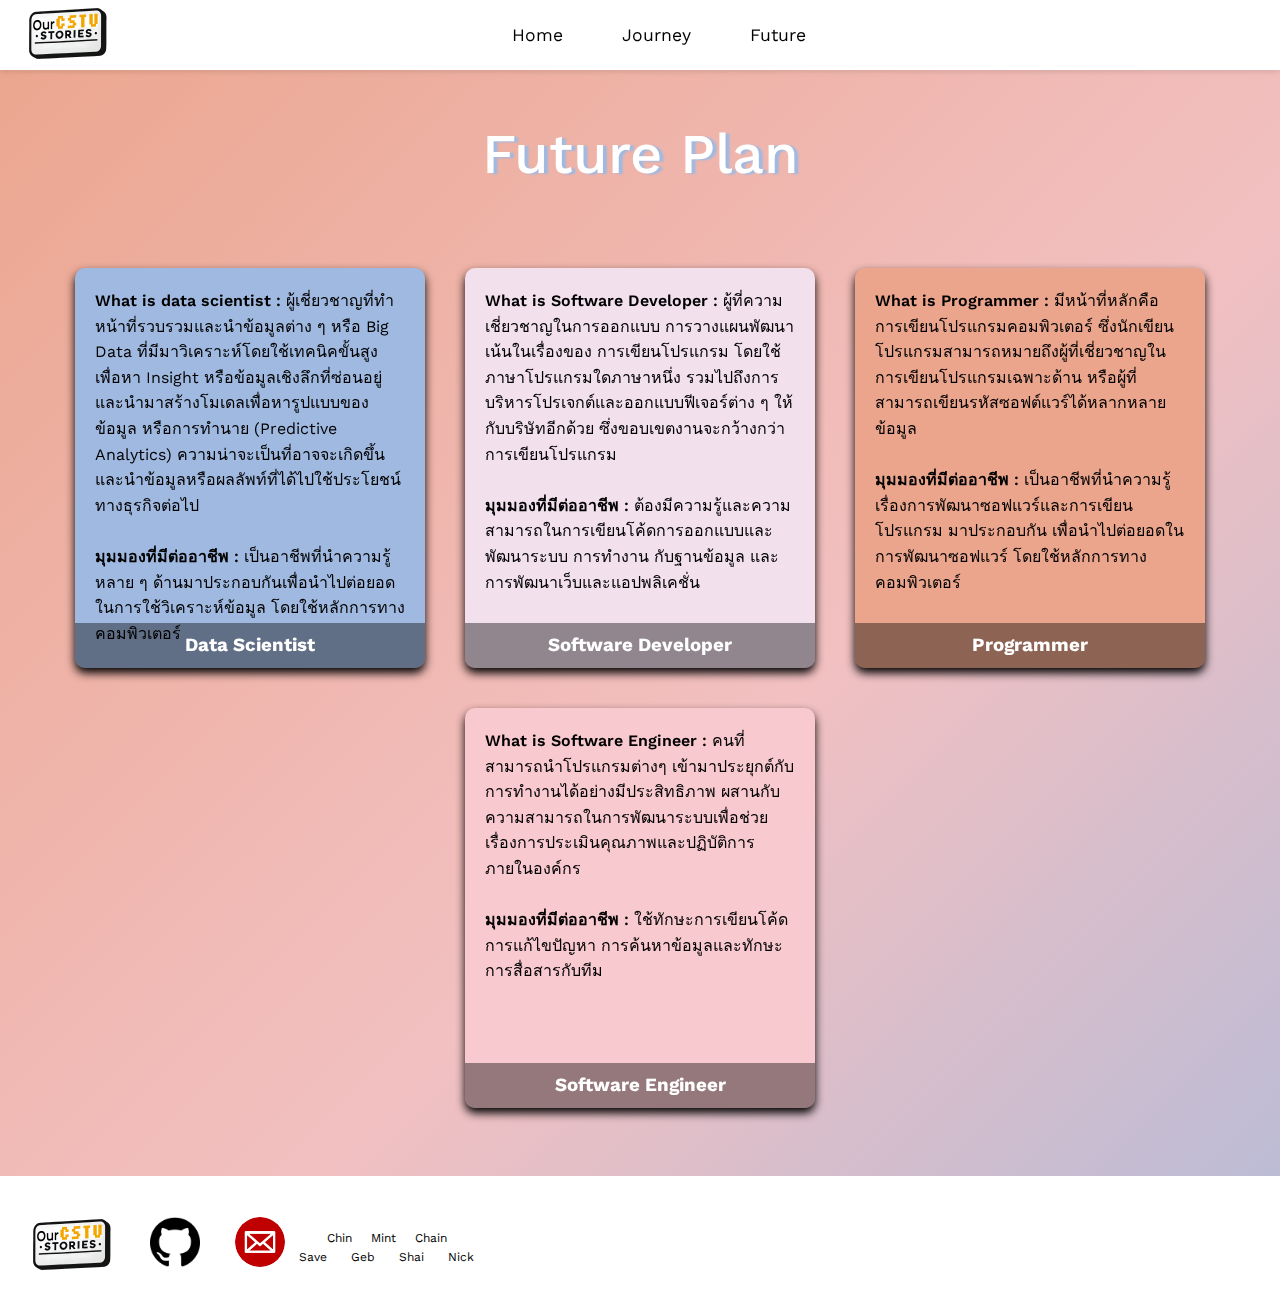
==== commit 6cd3768d: "Add responsive footer to every pages" ====
--- a/future.html
+++ b/future.html
@@ -161,7 +161,40 @@
 
     </main>
     <script src="./script.js"></script>
+
+
+
+    <footer>
+        <img src="./recources/CSTUStory.png " alt="CSTUStory logo" class="logo">
+        <div class="git">
+          <a href="https://github.com/Nuttanan-Apirakcheewan/6709616483_MyCSTUStory">
+            <img id="git"src="recources/github_logo.png" alt="github">
+          </a>
+        </div>
+    
+        <div class="contact">
+          <img id="email" src="recources/email_logo.png" alt="email">
+    
+          <div class="container">
+            <div class="strow">
+              <p><a href="mailto:nuttanan.api@dome.tu.ac.th">Chin</a></p>
+              <p><a href="mailto:chisapat.pil@dome.tu.ac.th">Mint</a></p>
+              <p><a href="mailto:jsonbrody@gmail.com">Chain</a></p>
+            </div>
+      
+            <div class="ndrow">
+              <p><a href="mailto:teekayu.dua@dome.tu.ac.th">Save</a></p>
+            <p><a href="mailto:songpol.anong@gmail.com">Geb</a></p>
+            <p><a href="mailto:atichol.rue@dome.tu.ac.th">Shai</a></p>
+            <p><a href="mailto:poschanun.won@dome.tu.ac.th">Nick</a></p>
+            </div>
+          </div>
+        </div>
+        
+      </footer>
 </body>
 
 
+
+
 </html>--- a/future.css
+++ b/future.css
@@ -157,6 +157,112 @@
     display: flex;
 }
 
+footer{
+    padding : 20px;
+    background-color: white;
+    display: flex;
+    justify-content: left;
+    flex-direction: row;
+    flex-wrap: wrap;
+    gap: 35px;
+  }
+  
+  footer img{
+    width:100px;
+    height: 100px;
+  }
+  
+  .git
+  {
+    display: flex;
+    justify-content: center;
+    flex-direction: column;
+    margin-left: -20px;
+  }
+  
+  #git
+  {
+    width:50px;
+    height: 50px;
+    margin-left: 15px;
+  }
+  
+  #email
+  {
+    border-radius: 50%;
+    width:50px;
+    height: 50px;
+    display: flex;
+    justify-content: center;
+    flex-direction: column;
+    margin-top: 21px;
+  }
+  
+  .contact
+  {
+    display: flex;
+    justify-content: center;
+    font-size: 10px;
+    border-radius: 30%;
+  
+  }
+  
+  .container
+  {
+    margin-bottom: 0px;
+    margin-left: 12px;
+    display: flex;
+    justify-content: center;
+    flex-direction: column;
+    
+  }
+  
+  .container p a
+  {
+  
+    text-decoration: none;
+    color: black;
+    font-size: 1.2em;
+    border-radius: 5px;
+    padding: 2px;
+    transition: background-color 0.3s, color 0.3s;
+  }
+  
+  .container .strow p a:hover, 
+  .container .ndrow p a:hover {
+    background-color: #fad6d6;
+    color: black;
+  }
+  
+  .strow
+  {
+    display: flex;
+    margin-top: 5px;
+    flex-direction: row;
+    gap: 15px;
+    justify-content: center;
+  }
+  
+  .ndrow
+  {
+    display: flex;
+    flex-direction: row;
+    gap: 20px;
+  }
+  
+  @media (max-width: 494px){
+    footer{
+      display: flex;
+      justify-content: center;
+  
+    }
+  
+    .contact
+  {
+    margin-top: -60px;
+  }
+  }
+
 
 
 /* Tablet Styles (min-width: 768px) */
